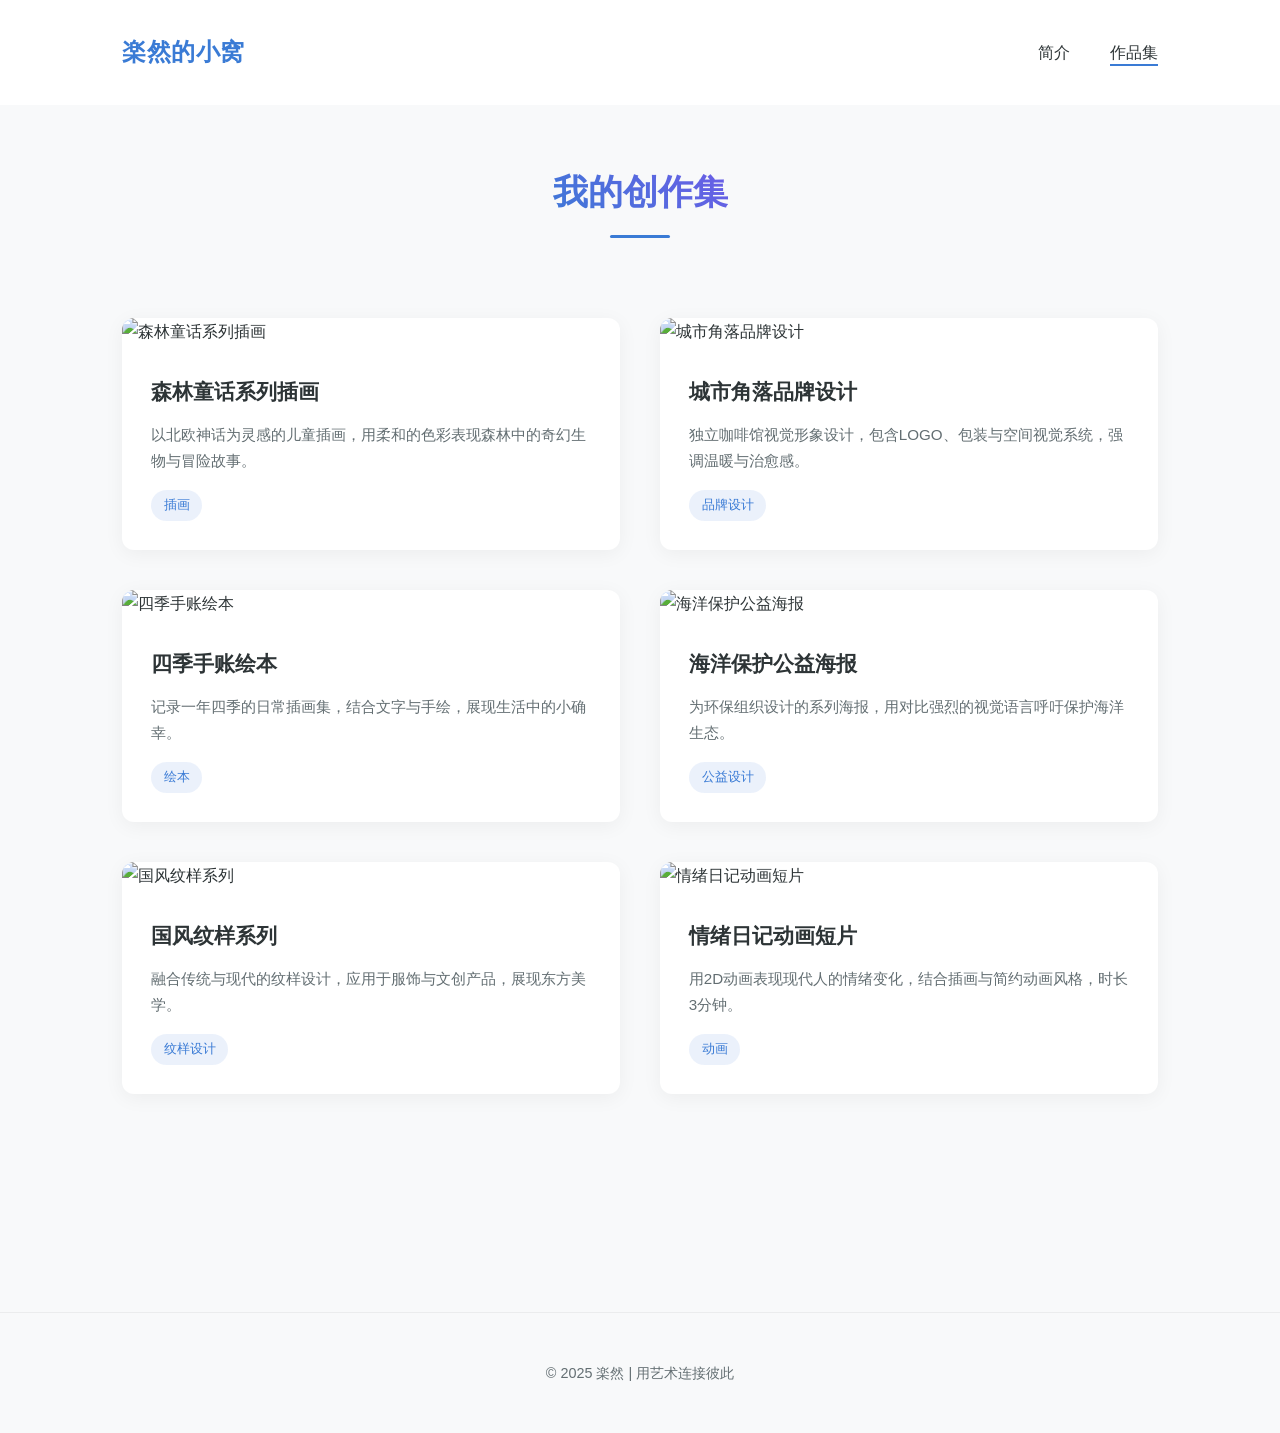
==== portfolio.html @ db20768a "修改了个人信息" ====
<!DOCTYPE html>
<html lang="zh-CN">
<head>
    <meta charset="UTF-8">
    <meta name="viewport" content="width=device-width, initial-scale=1.0">
    <title>作品集 | 楽然</title>
    <link rel="stylesheet" href="https://cdnjs.cloudflare.com/ajax/libs/font-awesome/6.4.0/css/all.min.css">
    <style>
        :root {
            --primary: #3a7bd5;
            --light: #f8f9fa;
            --dark: #2d3436;
            --gray: #636e72;
            --shadow: 0 4px 20px rgba(0,0,0,0.05);
        }
        
        * {
            margin: 0;
            padding: 0;
            box-sizing: border-box;
            font-family: 'Inter', 'PingFang SC', 'Helvetica Neue', sans-serif;
        }
        
        body {
            background-color: var(--light);
            color: var(--dark);
            line-height: 1.7;
        }
        
        .container {
            max-width: 1100px;
            margin: 0 auto;
            padding: 0 2rem;
        }
        
        /* 导航栏 */
        header {
            padding: 2rem 0;
            position: fixed;
            width: 100%;
            top: 0;
            z-index: 100;
            background: rgba(255,255,255,0.9);
            backdrop-filter: blur(10px);
            transition: padding 0.3s;
        }
        
        header.scroll {
            padding: 1rem 0;
            box-shadow: var(--shadow);
        }
        
        nav {
            display: flex;
            justify-content: space-between;
            align-items: center;
        }
        
        .logo {
            font-size: 1.5rem;
            font-weight: 700;
            color: var(--primary);
            text-decoration: none;
            letter-spacing: 0.5px;
        }
        
        .nav-links {
            display: flex;
            list-style: none;
            gap: 2.5rem;
        }
        
        .nav-links a {
            color: var(--dark);
            text-decoration: none;
            font-weight: 500;
            position: relative;
            transition: color 0.3s;
        }
        
        .nav-links a::after {
            content: '';
            position: absolute;
            bottom: -5px;
            left: 0;
            width: 0;
            height: 2px;
            background: var(--primary);
            transition: width 0.3s;
        }
        
        .nav-links a:hover::after,
        .nav-links a.active::after {
            width: 100%;
        }
        
        /* 作品集样式 */
        .portfolio-section {
            padding: 18vh 0 10vh;
        }
        
        .section-title {
            text-align: center;
            margin-bottom: 5rem;
            position: relative;
        }
        
        .section-title h2 {
            font-size: 2.2rem;
            display: inline-block;
            background: linear-gradient(45deg, var(--primary), #6c5ce7);
            -webkit-background-clip: text;
            background-clip: text;
            color: transparent;
            position: relative;
            padding-bottom: 1rem;
        }
        
        .section-title h2::after {
            content: '';
            position: absolute;
            bottom: 0;
            left: 50%;
            transform: translateX(-50%);
            width: 60px;
            height: 3px;
            background: var(--primary);
            border-radius: 3px;
        }
        
        .portfolio-grid {
            display: grid;
            grid-template-columns: repeat(auto-fill, minmax(320px, 1fr));
            gap: 2.5rem;
        }
        
        .portfolio-item {
            background: white;
            border-radius: 12px;
            overflow: hidden;
            box-shadow: var(--shadow);
            transition: all 0.4s cubic-bezier(0.175, 0.885, 0.32, 1.275);
            position: relative;
        }
        
        .portfolio-item:hover {
            transform: translateY(-8px) scale(1.01);
            box-shadow: 0 15px 30px rgba(0,0,0,0.1);
        }
        
        .portfolio-img {
            width: 100%;
            height: 240px;
            object-fit: cover;
            transition: transform 0.5s;
        }
        
        .portfolio-item:hover .portfolio-img {
            transform: scale(1.05);
        }
        
        .portfolio-info {
            padding: 1.8rem;
        }
        
        .portfolio-info h3 {
            font-size: 1.3rem;
            margin-bottom: 0.8rem;
            color: var(--dark);
        }
        
        .portfolio-info p {
            color: var(--gray);
            font-size: 0.95rem;
            line-height: 1.7;
        }
        
        .portfolio-tag {
            display: inline-block;
            margin-top: 1rem;
            padding: 0.3rem 0.8rem;
            background: rgba(58, 123, 213, 0.1);
            color: var(--primary);
            font-size: 0.8rem;
            border-radius: 20px;
        }
        
        /* 页脚 */
        footer {
            text-align: center;
            padding: 3rem 0;
            color: var(--gray);
            font-size: 0.9rem;
            border-top: 1px solid rgba(0,0,0,0.05);
            margin-top: 8rem;
        }
        
        @media (max-width: 768px) {
            .portfolio-grid {
                grid-template-columns: 1fr;
            }
            
            .section-title h2 {
                font-size: 1.8rem;
            }
            
            .nav-links {
                gap: 1.5rem;
            }
        }
    </style>
</head>
<body>
    <header id="header">
        <div class="container">
            <nav>
                <a href="index.html" class="logo">楽然的小窝</a>
                <ul class="nav-links">
                    <li><a href="index.html">简介</a></li>
                    <li><a href="portfolio.html" class="active">作品集</a></li>
                </ul>
            </nav>
        </div>
    </header>

    <section class="portfolio-section">
        <div class="container">
            <div class="section-title">
                <h2>我的创作集</h2>
            </div>
            
            <div class="portfolio-grid">
                <div class="portfolio-item">
                    <img src="https://picsum.photos/id/96/600/400" alt="森林童话系列插画" class="portfolio-img">
                    <div class="portfolio-info">
                        <h3>森林童话系列插画</h3>
                        <p>以北欧神话为灵感的儿童插画，用柔和的色彩表现森林中的奇幻生物与冒险故事。</p>
                        <span class="portfolio-tag">插画</span>
                    </div>
                </div>
                
                <div class="portfolio-item">
                    <img src="https://picsum.photos/id/26/600/400" alt="城市角落品牌设计" class="portfolio-img">
                    <div class="portfolio-info">
                        <h3>城市角落品牌设计</h3>
                        <p>独立咖啡馆视觉形象设计，包含LOGO、包装与空间视觉系统，强调温暖与治愈感。</p>
                        <span class="portfolio-tag">品牌设计</span>
                    </div>
                </div>
                
                <div class="portfolio-item">
                    <img src="https://picsum.photos/id/65/600/400" alt="四季手账绘本" class="portfolio-img">
                    <div class="portfolio-info">
                        <h3>四季手账绘本</h3>
                        <p>记录一年四季的日常插画集，结合文字与手绘，展现生活中的小确幸。</p>
                        <span class="portfolio-tag">绘本</span>
                    </div>
                </div>
                
                <div class="portfolio-item">
                    <img src="https://picsum.photos/id/42/600/400" alt="海洋保护公益海报" class="portfolio-img">
                    <div class="portfolio-info">
                        <h3>海洋保护公益海报</h3>
                        <p>为环保组织设计的系列海报，用对比强烈的视觉语言呼吁保护海洋生态。</p>
                        <span class="portfolio-tag">公益设计</span>
                    </div>
                </div>
                
                <div class="portfolio-item">
                    <img src="https://picsum.photos/id/62/600/400" alt="国风纹样系列" class="portfolio-img">
                    <div class="portfolio-info">
                        <h3>国风纹样系列</h3>
                        <p>融合传统与现代的纹样设计，应用于服饰与文创产品，展现东方美学。</p>
                        <span class="portfolio-tag">纹样设计</span>
                    </div>
                </div>
                
                <div class="portfolio-item">
                    <img src="https://picsum.photos/id/49/600/400" alt="情绪日记动画短片" class="portfolio-img">
                    <div class="portfolio-info">
                        <h3>情绪日记动画短片</h3>
                        <p>用2D动画表现现代人的情绪变化，结合插画与简约动画风格，时长3分钟。</p>
                        <span class="portfolio-tag">动画</span>
                    </div>
                </div>
            </div>
        </div>
    </section>

    <footer>
        <div class="container">
            <p>&copy; 2025 楽然 | 用艺术连接彼此</p>
        </div>
    </footer>

    <script>
        window.addEventListener('scroll', function() {
            const header = document.getElementById('header');
            if (window.scrollY > 50) {
                header.classList.add('scroll');
            } else {
                header.classList.remove('scroll');
            }
        });
    </script>
</body>
</html>
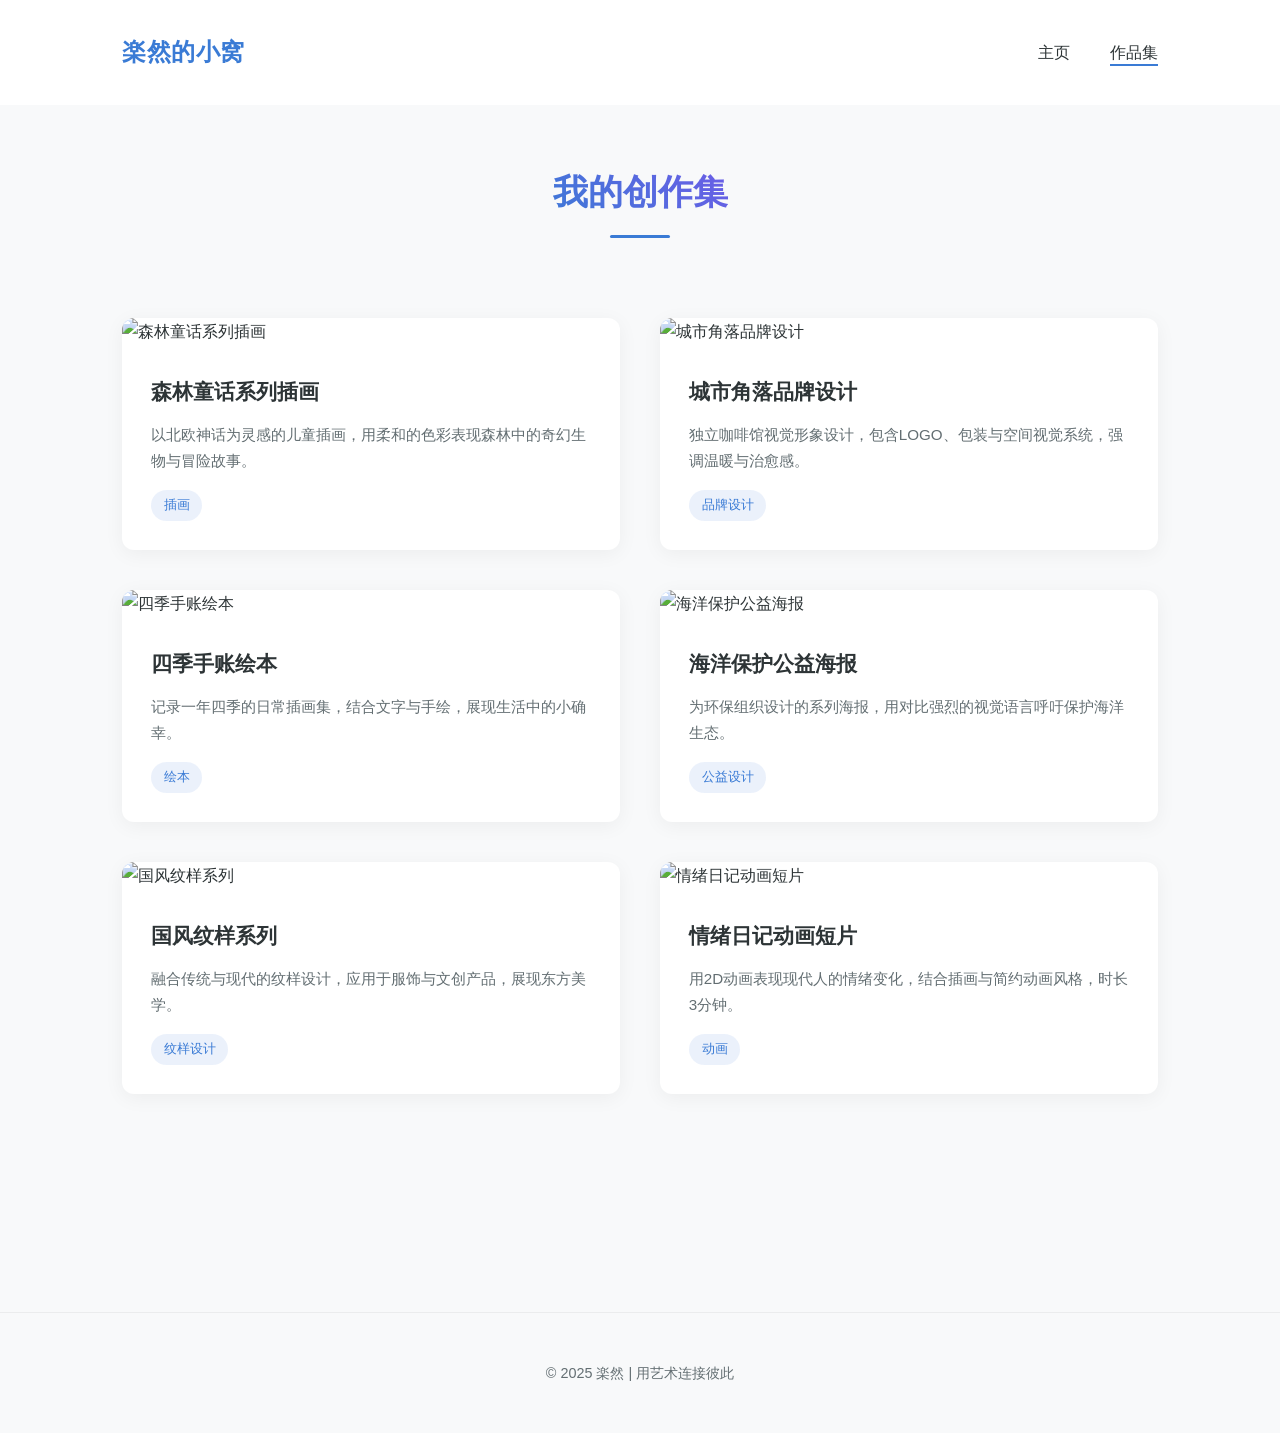
==== commit e920a668: "修改了个人信息" ====
--- a/portfolio.html
+++ b/portfolio.html
@@ -3,7 +3,7 @@
 <head>
     <meta charset="UTF-8">
     <meta name="viewport" content="width=device-width, initial-scale=1.0">
-    <title>作品集 | 楽然</title>
+    <title>楽然的小窝 | 作品集</title>
     <link rel="stylesheet" href="https://cdnjs.cloudflare.com/ajax/libs/font-awesome/6.4.0/css/all.min.css">
     <style>
         :root {
@@ -216,7 +216,7 @@
             <nav>
                 <a href="index.html" class="logo">楽然的小窝</a>
                 <ul class="nav-links">
-                    <li><a href="index.html">简介</a></li>
+                    <li><a href="index.html">主页</a></li>
                     <li><a href="portfolio.html" class="active">作品集</a></li>
                 </ul>
             </nav>
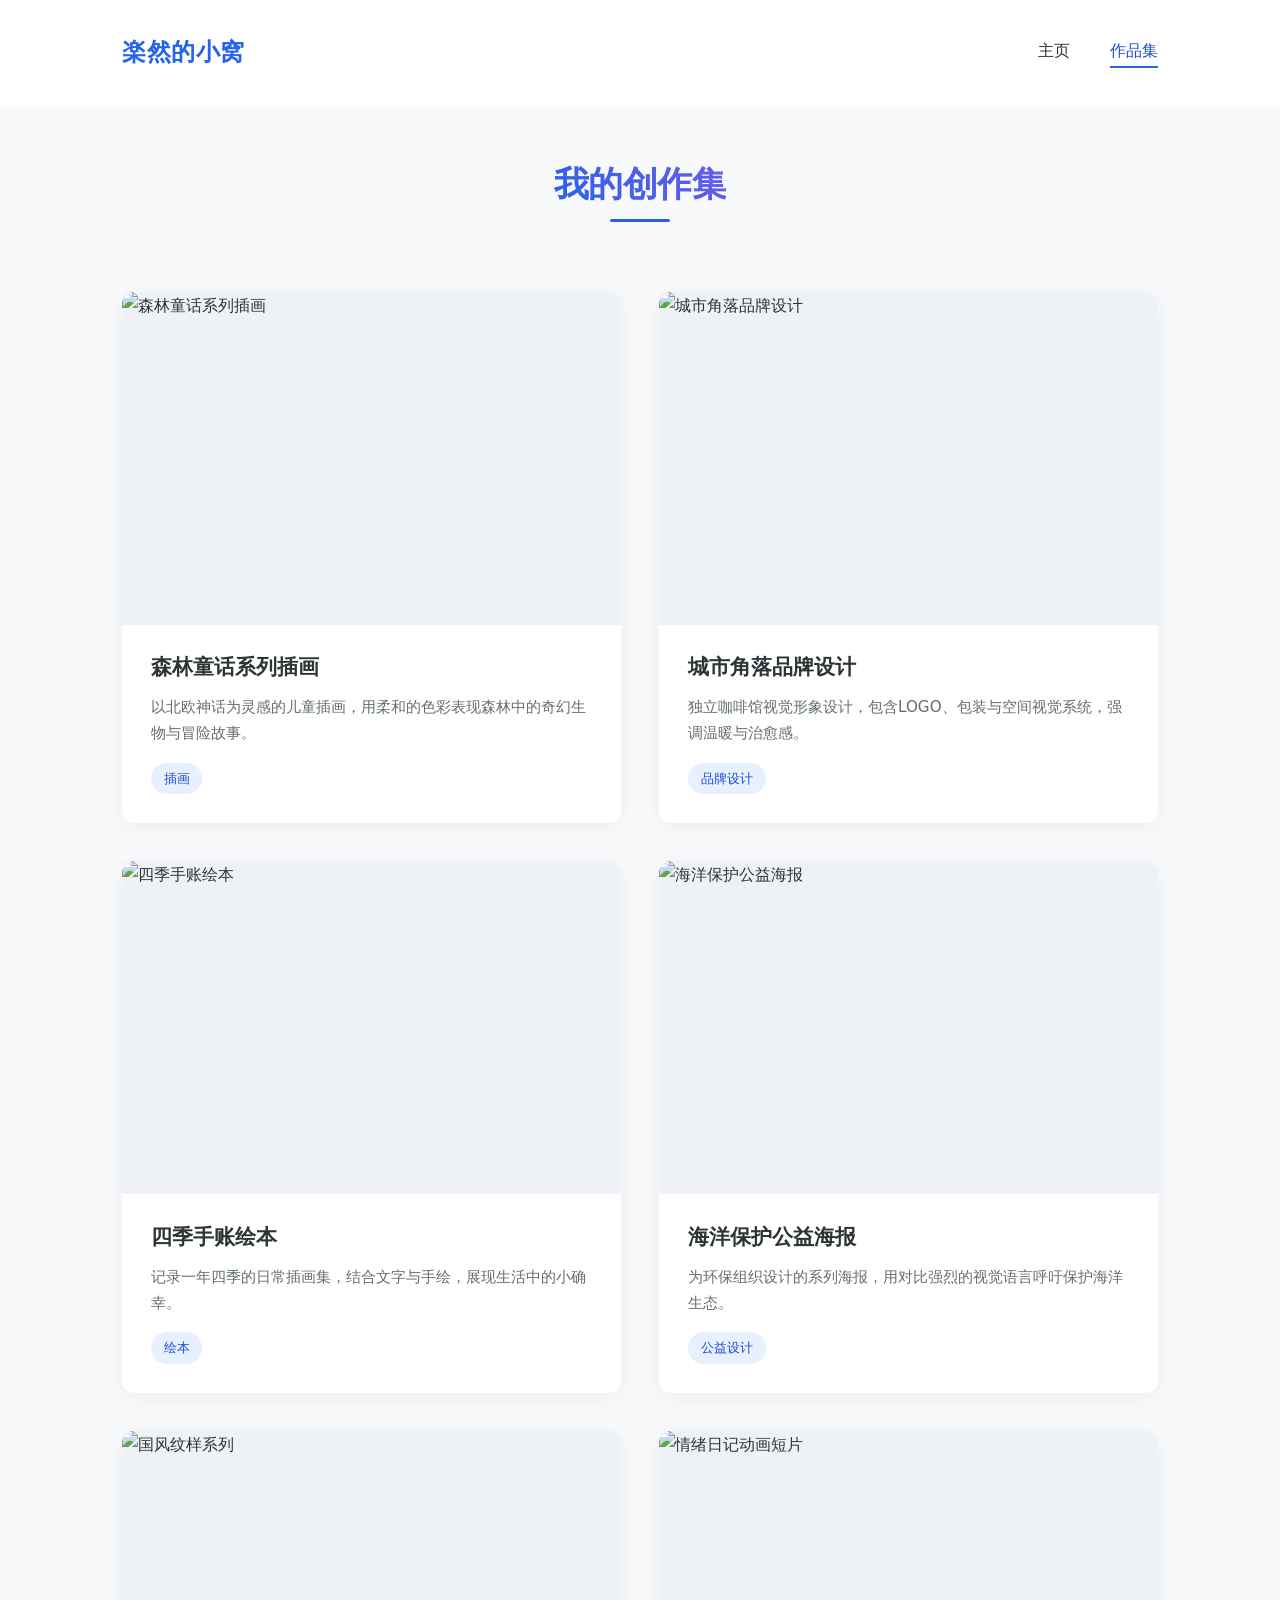
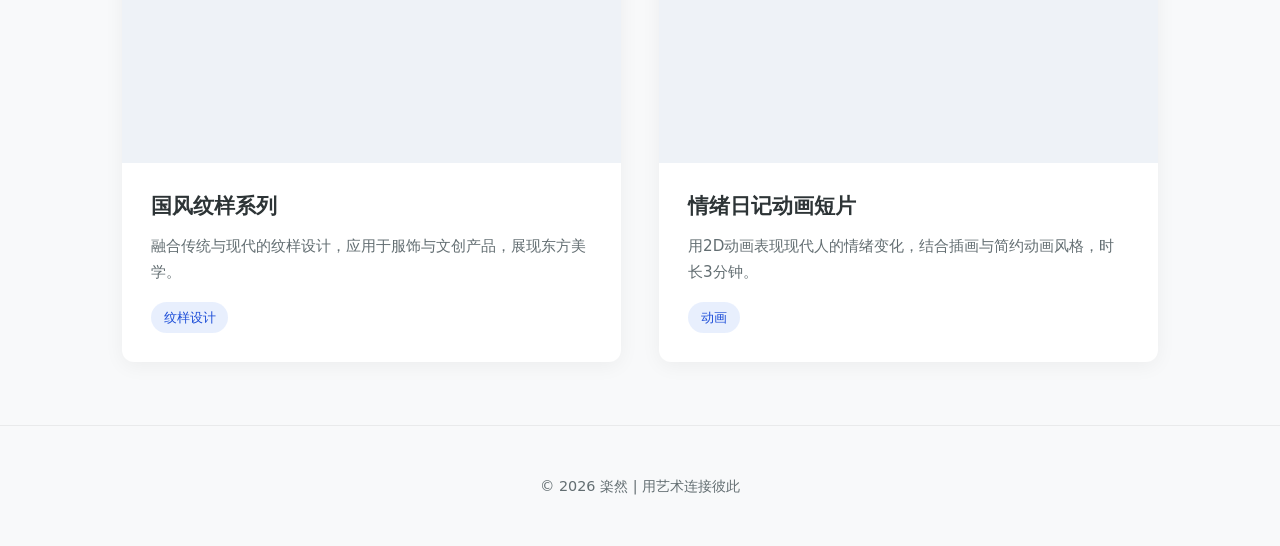
==== commit 09befdc1: "重构静态站工程：抽离公共CSS/JS、压缩头像、修复移动端布局、补齐SEO与无障碍基础设施" ====
--- a/portfolio.html
+++ b/portfolio.html
@@ -1,307 +1,132 @@
 <!DOCTYPE html>
 <html lang="zh-CN">
 <head>
-    <meta charset="UTF-8">
-    <meta name="viewport" content="width=device-width, initial-scale=1.0">
-    <title>楽然的小窝 | 作品集</title>
-    <link rel="stylesheet" href="https://cdnjs.cloudflare.com/ajax/libs/font-awesome/6.4.0/css/all.min.css">
-    <style>
-        :root {
-            --primary: #3a7bd5;
-            --light: #f8f9fa;
-            --dark: #2d3436;
-            --gray: #636e72;
-            --shadow: 0 4px 20px rgba(0,0,0,0.05);
-        }
-        
-        * {
-            margin: 0;
-            padding: 0;
-            box-sizing: border-box;
-            font-family: 'Inter', 'PingFang SC', 'Helvetica Neue', sans-serif;
-        }
-        
-        body {
-            background-color: var(--light);
-            color: var(--dark);
-            line-height: 1.7;
-        }
-        
-        .container {
-            max-width: 1100px;
-            margin: 0 auto;
-            padding: 0 2rem;
-        }
-        
-        /* 导航栏 */
-        header {
-            padding: 2rem 0;
-            position: fixed;
-            width: 100%;
-            top: 0;
-            z-index: 100;
-            background: rgba(255,255,255,0.9);
-            backdrop-filter: blur(10px);
-            transition: padding 0.3s;
-        }
-        
-        header.scroll {
-            padding: 1rem 0;
-            box-shadow: var(--shadow);
-        }
-        
-        nav {
-            display: flex;
-            justify-content: space-between;
-            align-items: center;
-        }
-        
-        .logo {
-            font-size: 1.5rem;
-            font-weight: 700;
-            color: var(--primary);
-            text-decoration: none;
-            letter-spacing: 0.5px;
-        }
-        
-        .nav-links {
-            display: flex;
-            list-style: none;
-            gap: 2.5rem;
-        }
-        
-        .nav-links a {
-            color: var(--dark);
-            text-decoration: none;
-            font-weight: 500;
-            position: relative;
-            transition: color 0.3s;
-        }
-        
-        .nav-links a::after {
-            content: '';
-            position: absolute;
-            bottom: -5px;
-            left: 0;
-            width: 0;
-            height: 2px;
-            background: var(--primary);
-            transition: width 0.3s;
-        }
-        
-        .nav-links a:hover::after,
-        .nav-links a.active::after {
-            width: 100%;
-        }
-        
-        /* 作品集样式 */
-        .portfolio-section {
-            padding: 18vh 0 10vh;
-        }
-        
-        .section-title {
-            text-align: center;
-            margin-bottom: 5rem;
-            position: relative;
-        }
-        
-        .section-title h2 {
-            font-size: 2.2rem;
-            display: inline-block;
-            background: linear-gradient(45deg, var(--primary), #6c5ce7);
-            -webkit-background-clip: text;
-            background-clip: text;
-            color: transparent;
-            position: relative;
-            padding-bottom: 1rem;
-        }
-        
-        .section-title h2::after {
-            content: '';
-            position: absolute;
-            bottom: 0;
-            left: 50%;
-            transform: translateX(-50%);
-            width: 60px;
-            height: 3px;
-            background: var(--primary);
-            border-radius: 3px;
-        }
-        
-        .portfolio-grid {
-            display: grid;
-            grid-template-columns: repeat(auto-fill, minmax(320px, 1fr));
-            gap: 2.5rem;
-        }
-        
-        .portfolio-item {
-            background: white;
-            border-radius: 12px;
-            overflow: hidden;
-            box-shadow: var(--shadow);
-            transition: all 0.4s cubic-bezier(0.175, 0.885, 0.32, 1.275);
-            position: relative;
-        }
-        
-        .portfolio-item:hover {
-            transform: translateY(-8px) scale(1.01);
-            box-shadow: 0 15px 30px rgba(0,0,0,0.1);
-        }
-        
-        .portfolio-img {
-            width: 100%;
-            height: 240px;
-            object-fit: cover;
-            transition: transform 0.5s;
-        }
-        
-        .portfolio-item:hover .portfolio-img {
-            transform: scale(1.05);
-        }
-        
-        .portfolio-info {
-            padding: 1.8rem;
-        }
-        
-        .portfolio-info h3 {
-            font-size: 1.3rem;
-            margin-bottom: 0.8rem;
-            color: var(--dark);
-        }
-        
-        .portfolio-info p {
-            color: var(--gray);
-            font-size: 0.95rem;
-            line-height: 1.7;
-        }
-        
-        .portfolio-tag {
-            display: inline-block;
-            margin-top: 1rem;
-            padding: 0.3rem 0.8rem;
-            background: rgba(58, 123, 213, 0.1);
-            color: var(--primary);
-            font-size: 0.8rem;
-            border-radius: 20px;
-        }
-        
-        /* 页脚 */
-        footer {
-            text-align: center;
-            padding: 3rem 0;
-            color: var(--gray);
-            font-size: 0.9rem;
-            border-top: 1px solid rgba(0,0,0,0.05);
-            margin-top: 8rem;
-        }
-        
-        @media (max-width: 768px) {
-            .portfolio-grid {
-                grid-template-columns: 1fr;
-            }
-            
-            .section-title h2 {
-                font-size: 1.8rem;
-            }
-            
-            .nav-links {
-                gap: 1.5rem;
-            }
-        }
-    </style>
+    <meta charset="utf-8">
+    <meta name="viewport" content="width=device-width, initial-scale=1, viewport-fit=cover">
+    <title>作品集 | 楽然的小窝</title>
+    <meta name="description" content="楽然的插画与设计作品集：森林童话系列插画、城市角落品牌设计、四季手账绘本、海洋保护公益海报、国风纹样系列与情绪日记动画短片。">
+    <meta name="theme-color" content="#2563eb">
+    <link rel="canonical" href="https://leran-lab.github.io/personal-website/portfolio.html">
+    <link rel="icon" href="favicon.ico" sizes="any">
+    <link rel="icon" type="image/svg+xml" href="favicon.svg">
+    <link rel="apple-touch-icon" href="apple-touch-icon.png">
+
+    <!-- 分享卡片（微信 / Twitter / 小红书等） -->
+    <meta property="og:type" content="website">
+    <meta property="og:site_name" content="楽然的小窝">
+    <meta property="og:locale" content="zh_CN">
+    <meta property="og:title" content="作品集 | 楽然的小窝">
+    <meta property="og:description" content="森林童话系列插画、品牌设计、四季手账绘本、公益海报与国风纹样。">
+    <meta property="og:url" content="https://leran-lab.github.io/personal-website/portfolio.html">
+    <meta property="og:image" content="https://leran-lab.github.io/personal-website/assets/og-cover.jpg">
+    <meta property="og:image:width" content="1200">
+    <meta property="og:image:height" content="630">
+    <meta property="og:image:alt" content="楽然的小屋 — 自由插画师作品集封面">
+    <meta name="twitter:card" content="summary_large_image">
+    <meta name="twitter:title" content="作品集 | 楽然的小窝">
+    <meta name="twitter:description" content="森林童话系列插画、品牌设计、四季手账绘本、公益海报与国风纹样。">
+    <meta name="twitter:image" content="https://leran-lab.github.io/personal-website/assets/og-cover.jpg">
+
+    <link rel="stylesheet" href="assets/css/main.css">
 </head>
 <body>
-    <header id="header">
+    <a class="skip-link" href="#main">跳到主要内容</a>
+
+    <header class="site-header">
         <div class="container">
-            <nav>
+            <nav class="site-nav" aria-label="主导航">
                 <a href="index.html" class="logo">楽然的小窝</a>
                 <ul class="nav-links">
                     <li><a href="index.html">主页</a></li>
-                    <li><a href="portfolio.html" class="active">作品集</a></li>
+                    <li><a href="portfolio.html" aria-current="page">作品集</a></li>
                 </ul>
             </nav>
         </div>
     </header>
 
-    <section class="portfolio-section">
-        <div class="container">
-            <div class="section-title">
-                <h2>我的创作集</h2>
-            </div>
-            
-            <div class="portfolio-grid">
-                <div class="portfolio-item">
-                    <img src="https://picsum.photos/id/96/600/400" alt="森林童话系列插画" class="portfolio-img">
-                    <div class="portfolio-info">
-                        <h3>森林童话系列插画</h3>
-                        <p>以北欧神话为灵感的儿童插画，用柔和的色彩表现森林中的奇幻生物与冒险故事。</p>
-                        <span class="portfolio-tag">插画</span>
-                    </div>
+    <main id="main" tabindex="-1">
+        <section class="portfolio-section" aria-labelledby="portfolio-title">
+            <div class="container">
+                <div class="section-title">
+                    <h1 id="portfolio-title">我的创作集</h1>
                 </div>
-                
-                <div class="portfolio-item">
-                    <img src="https://picsum.photos/id/26/600/400" alt="城市角落品牌设计" class="portfolio-img">
-                    <div class="portfolio-info">
-                        <h3>城市角落品牌设计</h3>
-                        <p>独立咖啡馆视觉形象设计，包含LOGO、包装与空间视觉系统，强调温暖与治愈感。</p>
-                        <span class="portfolio-tag">品牌设计</span>
-                    </div>
-                </div>
-                
-                <div class="portfolio-item">
-                    <img src="https://picsum.photos/id/65/600/400" alt="四季手账绘本" class="portfolio-img">
-                    <div class="portfolio-info">
-                        <h3>四季手账绘本</h3>
-                        <p>记录一年四季的日常插画集，结合文字与手绘，展现生活中的小确幸。</p>
-                        <span class="portfolio-tag">绘本</span>
-                    </div>
-                </div>
-                
-                <div class="portfolio-item">
-                    <img src="https://picsum.photos/id/42/600/400" alt="海洋保护公益海报" class="portfolio-img">
-                    <div class="portfolio-info">
-                        <h3>海洋保护公益海报</h3>
-                        <p>为环保组织设计的系列海报，用对比强烈的视觉语言呼吁保护海洋生态。</p>
-                        <span class="portfolio-tag">公益设计</span>
-                    </div>
-                </div>
-                
-                <div class="portfolio-item">
-                    <img src="https://picsum.photos/id/62/600/400" alt="国风纹样系列" class="portfolio-img">
-                    <div class="portfolio-info">
-                        <h3>国风纹样系列</h3>
-                        <p>融合传统与现代的纹样设计，应用于服饰与文创产品，展现东方美学。</p>
-                        <span class="portfolio-tag">纹样设计</span>
-                    </div>
-                </div>
-                
-                <div class="portfolio-item">
-                    <img src="https://picsum.photos/id/49/600/400" alt="情绪日记动画短片" class="portfolio-img">
-                    <div class="portfolio-info">
-                        <h3>情绪日记动画短片</h3>
-                        <p>用2D动画表现现代人的情绪变化，结合插画与简约动画风格，时长3分钟。</p>
-                        <span class="portfolio-tag">动画</span>
-                    </div>
+
+                <div class="portfolio-grid">
+                    <!-- TODO(上线前): 以下 6 张作品图仍为 picsum.photos 第三方占位图（随机图库，无 SLA）。
+                         拿到真实作品后请导出为 assets/works/01.webp 等本地文件（单张建议 ≤150 KB、宽 800 px），
+                         同时把 alt 改成描述作品本身的文案，第一张可去掉 loading="lazy"。 -->
+                    <article class="portfolio-item">
+                        <img src="https://picsum.photos/id/96/600/400" alt="森林童话系列插画"
+                             class="portfolio-img" width="600" height="400" decoding="async">
+                        <div class="portfolio-info">
+                            <h2>森林童话系列插画</h2>
+                            <p>以北欧神话为灵感的儿童插画，用柔和的色彩表现森林中的奇幻生物与冒险故事。</p>
+                            <span class="portfolio-tag">插画</span>
+                        </div>
+                    </article>
+
+                    <article class="portfolio-item">
+                        <img src="https://picsum.photos/id/26/600/400" alt="城市角落品牌设计"
+                             class="portfolio-img" width="600" height="400" loading="lazy" decoding="async">
+                        <div class="portfolio-info">
+                            <h2>城市角落品牌设计</h2>
+                            <p>独立咖啡馆视觉形象设计，包含LOGO、包装与空间视觉系统，强调温暖与治愈感。</p>
+                            <span class="portfolio-tag">品牌设计</span>
+                        </div>
+                    </article>
+
+                    <article class="portfolio-item">
+                        <img src="https://picsum.photos/id/65/600/400" alt="四季手账绘本"
+                             class="portfolio-img" width="600" height="400" loading="lazy" decoding="async">
+                        <div class="portfolio-info">
+                            <h2>四季手账绘本</h2>
+                            <p>记录一年四季的日常插画集，结合文字与手绘，展现生活中的小确幸。</p>
+                            <span class="portfolio-tag">绘本</span>
+                        </div>
+                    </article>
+
+                    <article class="portfolio-item">
+                        <img src="https://picsum.photos/id/42/600/400" alt="海洋保护公益海报"
+                             class="portfolio-img" width="600" height="400" loading="lazy" decoding="async">
+                        <div class="portfolio-info">
+                            <h2>海洋保护公益海报</h2>
+                            <p>为环保组织设计的系列海报，用对比强烈的视觉语言呼吁保护海洋生态。</p>
+                            <span class="portfolio-tag">公益设计</span>
+                        </div>
+                    </article>
+
+                    <article class="portfolio-item">
+                        <img src="https://picsum.photos/id/62/600/400" alt="国风纹样系列"
+                             class="portfolio-img" width="600" height="400" loading="lazy" decoding="async">
+                        <div class="portfolio-info">
+                            <h2>国风纹样系列</h2>
+                            <p>融合传统与现代的纹样设计，应用于服饰与文创产品，展现东方美学。</p>
+                            <span class="portfolio-tag">纹样设计</span>
+                        </div>
+                    </article>
+
+                    <article class="portfolio-item">
+                        <img src="https://picsum.photos/id/49/600/400" alt="情绪日记动画短片"
+                             class="portfolio-img" width="600" height="400" loading="lazy" decoding="async">
+                        <div class="portfolio-info">
+                            <h2>情绪日记动画短片</h2>
+                            <p>用2D动画表现现代人的情绪变化，结合插画与简约动画风格，时长3分钟。</p>
+                            <span class="portfolio-tag">动画</span>
+                        </div>
+                    </article>
                 </div>
             </div>
-        </div>
-    </section>
+        </section>
+    </main>
 
-    <footer>
+    <footer class="site-footer">
         <div class="container">
-            <p>&copy; 2025 楽然 | 用艺术连接彼此</p>
+            <p>&copy; <span data-current-year>2026</span> 楽然 | 用艺术连接彼此</p>
         </div>
     </footer>
 
-    <script>
-        window.addEventListener('scroll', function() {
-            const header = document.getElementById('header');
-            if (window.scrollY > 50) {
-                header.classList.add('scroll');
-            } else {
-                header.classList.remove('scroll');
-            }
-        });
-    </script>
+    <div class="toast" role="status" aria-live="polite"></div>
+
+    <script src="assets/js/main.js" defer></script>
 </body>
-</html>+</html>
--- a/assets/css/main.css
+++ b/assets/css/main.css
@@ -0,0 +1,776 @@
+/* ==========================================================================
+   楽然的小窝 — 全站共用样式表 (assets/css/main.css)
+   --------------------------------------------------------------------------
+   由 index.html / portfolio.html / 404.html 共用，改样式只改这一处。
+   维护提示：
+   - 颜色一律使用 :root 变量，勿在规则中硬编码色值；
+   - 主色 --primary 为 #2563eb，白色背景对比度 5.17:1、次要底色 4.58:1，
+     满足 WCAG AA 正文 4.5:1 要求，替换前请重新核算对比度；
+   - 固定页头高度约 105px（.site-header 上下各 2rem 内边距 + 导航行高），
+     首屏区块的 padding-top 用 clamp(120px, 18vh, 200px) 与之解耦，
+     保证矮视口 / 横屏下内容不被页头遮挡。
+   ========================================================================== */
+
+/* ---------- 1. 设计变量 ---------- */
+:root {
+    --primary: #2563eb;
+    --primary-dark: #1d4ed8;
+    --primary-soft: rgba(37, 99, 235, 0.1);
+    --ink: #2d3436;
+    --muted: #636e72;
+    --bg: #f8f9fa;
+    --surface: #ffffff;
+    --line: rgba(0, 0, 0, 0.06);
+    --shadow-sm: 0 4px 20px rgba(0, 0, 0, 0.05);
+    --shadow-md: 0 10px 25px rgba(0, 0, 0, 0.1);
+    --shadow-lg: 0 15px 30px rgba(0, 0, 0, 0.1);
+    --header-h: 105px;
+    --radius: 12px;
+    --ease: cubic-bezier(0.25, 0.8, 0.25, 1);
+    /* 不再声明未引入的 'Inter'，直接给出中英文可用的系统字体栈 */
+    --font-sans: 'PingFang SC', 'Microsoft YaHei', 'Hiragino Sans GB',
+        'Source Han Sans SC', 'Noto Sans CJK SC', 'Segoe UI', system-ui,
+        -apple-system, 'Helvetica Neue', Arial, sans-serif;
+    color-scheme: light;
+}
+
+/* ---------- 2. 基础重置 ---------- */
+*,
+*::before,
+*::after {
+    box-sizing: border-box;
+}
+
+html {
+    -webkit-text-size-adjust: 100%;
+    text-size-adjust: 100%;
+    scroll-behavior: smooth;
+}
+
+body {
+    margin: 0;
+    background-color: var(--bg);
+    color: var(--ink);
+    font-family: var(--font-sans);
+    font-size: 16px;
+    line-height: 1.7;
+    -webkit-font-smoothing: antialiased;
+}
+
+h1,
+h2,
+h3,
+p,
+ul,
+figure {
+    margin: 0;
+    padding: 0;
+}
+
+ul {
+    list-style: none;
+}
+
+img {
+    max-width: 100%;
+    display: block;
+}
+
+a {
+    color: var(--primary-dark);
+    text-decoration: none;
+}
+
+a:hover {
+    color: var(--primary);
+}
+
+button {
+    font: inherit;
+    color: inherit;
+    cursor: pointer;
+}
+
+:focus-visible {
+    outline: 3px solid var(--primary);
+    outline-offset: 3px;
+    border-radius: 4px;
+}
+
+/* ---------- 3. 布局容器 ---------- */
+.container {
+    width: 100%;
+    max-width: 1100px;
+    margin-inline: auto;
+    padding-inline: clamp(1rem, 4vw, 2rem);
+}
+
+/* 首页容器被 flex 居中压缩的问题：显式占满整行 */
+.home-section .container {
+    width: 100%;
+}
+
+/* ---------- 4. 跳转正文链接（键盘用户） ---------- */
+.skip-link {
+    position: absolute;
+    top: 0;
+    left: 50%;
+    z-index: 200;
+    transform: translate(-50%, -120%);
+    background: var(--primary);
+    color: #fff;
+    padding: 0.7rem 1.2rem;
+    border-radius: 0 0 8px 8px;
+    font-size: 0.95rem;
+    transition: transform 0.2s var(--ease);
+}
+
+.skip-link:focus,
+.skip-link:focus-visible {
+    transform: translate(-50%, 0);
+    color: #fff;
+}
+
+/* ---------- 5. 固定页头与导航 ---------- */
+.site-header {
+    position: fixed;
+    inset: 0 0 auto 0;
+    z-index: 100;
+    padding: 2rem 0;
+    background: rgba(255, 255, 255, 0.92);
+    -webkit-backdrop-filter: blur(10px); /* iOS Safari 15 及以下需要前缀 */
+    backdrop-filter: blur(10px);
+    transition: padding 0.3s var(--ease), box-shadow 0.3s var(--ease);
+}
+
+.site-header.scroll {
+    padding: 1rem 0;
+    box-shadow: var(--shadow-sm);
+}
+
+.site-nav {
+    display: flex;
+    justify-content: space-between;
+    align-items: center;
+    gap: 1rem;
+}
+
+.logo {
+    font-size: 1.5rem;
+    font-weight: 700;
+    color: var(--primary);
+    letter-spacing: 0.5px;
+    white-space: nowrap;
+}
+
+.nav-links {
+    display: flex;
+    align-items: center;
+    gap: clamp(1.2rem, 4vw, 2.5rem);
+}
+
+.nav-links a {
+    position: relative;
+    display: inline-block;
+    padding-bottom: 4px;
+    color: var(--ink);
+    font-weight: 500;
+    transition: color 0.3s var(--ease);
+}
+
+.nav-links a::after {
+    content: '';
+    position: absolute;
+    left: 0;
+    bottom: 0;
+    width: 0;
+    height: 2px;
+    background: var(--primary);
+    transition: width 0.3s var(--ease);
+}
+
+.nav-links a:hover::after,
+.nav-links a:focus-visible::after,
+.nav-links a[aria-current='page']::after {
+    width: 100%;
+}
+
+.nav-links a[aria-current='page'] {
+    color: var(--primary-dark);
+}
+
+/* ---------- 6. 首页 ---------- */
+.home-section {
+    position: relative;
+    isolation: isolate;
+    display: flex;
+    flex-direction: column;
+    align-items: center;
+    justify-content: center;
+    text-align: center;
+    min-height: 100vh;
+    min-height: 100dvh; /* 移动端地址栏收起/展开时不再跳变 */
+    padding-top: clamp(120px, 18vh, 200px);
+    padding-bottom: clamp(3rem, 8vh, 8rem);
+}
+
+/* 装饰圆：参与布局但可被移动端缩放，不产生横向溢出 */
+.decor {
+    position: absolute;
+    border-radius: 50%;
+    background: rgba(37, 99, 235, 0.12);
+    width: clamp(110px, 16vw, 200px);
+    aspect-ratio: 1;
+    pointer-events: none;
+    z-index: -1;
+}
+
+.decor1 {
+    top: 22%;
+    left: 6%;
+}
+
+.decor2 {
+    bottom: 12%;
+    right: 5%;
+}
+
+.profile-container {
+    position: relative;
+    width: 220px;
+    height: 220px;
+    margin: 0 auto 3rem;
+}
+
+.profile-pic {
+    position: relative;
+    z-index: 2;
+    width: 100%;
+    height: 100%;
+    border-radius: 50%;
+    object-fit: cover;
+    border: 7px solid #fff;
+    box-shadow: 0 12px 35px rgba(0, 0, 0, 0.1);
+    background: #eef2f7; /* 图片未解码前的占位色，避免闪白 */
+}
+
+.profile-frame {
+    position: absolute;
+    inset: -12px;
+    border: 2px dashed var(--primary);
+    border-radius: 50%;
+    animation: rotate 15s linear infinite;
+    z-index: 1;
+}
+
+@keyframes rotate {
+    from { transform: rotate(0deg); }
+    to { transform: rotate(360deg); }
+}
+
+h1 {
+    font-size: clamp(2.2rem, 7vw, 3.2rem);
+    line-height: 1.25;
+    letter-spacing: -0.5px;
+    margin-bottom: 1rem;
+    color: var(--primary-dark); /* 渐变不可用时的兜底文字色 */
+    background: linear-gradient(45deg, var(--primary), #6c5ce7);
+    -webkit-background-clip: text;
+    background-clip: text;
+    -webkit-text-fill-color: transparent;
+}
+
+.bio {
+    max-width: 650px;
+    margin: 0 auto clamp(2rem, 5vh, 4rem);
+    color: var(--muted);
+    font-size: clamp(1.05rem, 1.6vw, 1.2rem);
+    line-height: 1.8;
+    letter-spacing: 0.3px;
+}
+
+/* ---------- 7. 社交按钮 ---------- */
+.social-links {
+    display: flex;
+    flex-wrap: wrap; /* 极窄屏换行而不是被裁掉 */
+    justify-content: center;
+    align-items: center;
+    gap: clamp(0.9rem, 3vw, 1.8rem);
+    padding: 0 0.5rem;
+    margin-bottom: clamp(2.5rem, 6vh, 5rem);
+}
+
+.social-btn {
+    display: flex;
+    align-items: center;
+    justify-content: center;
+    width: 65px;
+    height: 65px;
+    padding: 0;
+    border: 1px solid transparent;
+    border-radius: 50%;
+    background: var(--surface);
+    box-shadow: var(--shadow-sm);
+    transition: transform 0.3s var(--ease), box-shadow 0.3s var(--ease);
+}
+
+.social-btn svg {
+    width: 26px;
+    height: 26px;
+    fill: currentColor;
+}
+
+.social-btn:hover,
+.social-btn:focus-visible {
+    transform: translateY(-5px) scale(1.05);
+    box-shadow: var(--shadow-md);
+}
+
+/* 图标是承载含义的图形，按 WCAG 1.4.11 需与白底达到 3:1 以上；
+   各家品牌的原始宣传色（微信 #07c160 2.38:1、小红书/B站粉 #fb7299 2.64:1）
+   在白底上偏浅，因此统一取同色系加深后的品牌色，保持识别度同时达标。 */
+.social-btn.weibo { color: #e6162d; }        /* 4.65:1 */
+.social-btn.bilibili { color: #d6336c; }     /* 4.62:1 */
+.social-btn.wechat { color: #0b8447; }       /* 4.77:1 */
+.social-btn.xiaohongshu { color: #d81e4a; }  /* 4.99:1 */
+.social-btn.douyin { color: #161823; }       /* 17.66:1 */
+
+/* ---------- 8. 作品集 ---------- */
+.portfolio-section {
+    padding-top: clamp(120px, 18vh, 200px);
+    padding-bottom: clamp(3rem, 7vh, 7rem);
+}
+
+.section-title {
+    text-align: center;
+    margin-bottom: clamp(2.5rem, 6vh, 5rem);
+}
+
+.section-title h1 {
+    position: relative;
+    display: inline-block;
+    padding-bottom: 1rem;
+    font-size: clamp(1.8rem, 4vw, 2.2rem);
+}
+
+.section-title h1::after {
+    content: '';
+    position: absolute;
+    left: 50%;
+    bottom: 0;
+    transform: translateX(-50%);
+    width: 60px;
+    height: 3px;
+    border-radius: 3px;
+    background: var(--primary);
+}
+
+.portfolio-grid {
+    display: grid;
+    grid-template-columns: repeat(auto-fill, minmax(min(100%, 320px), 1fr));
+    gap: clamp(1.5rem, 3vw, 2.5rem);
+}
+
+.portfolio-item {
+    overflow: hidden;
+    border-radius: var(--radius);
+    background: var(--surface);
+    box-shadow: var(--shadow-sm);
+    transition: transform 0.4s var(--ease), box-shadow 0.4s var(--ease);
+}
+
+.portfolio-item:hover,
+.portfolio-item:focus-within {
+    transform: translateY(-8px);
+    box-shadow: var(--shadow-lg);
+}
+
+.portfolio-img {
+    width: 100%;
+    height: auto;
+    aspect-ratio: 3 / 2; /* 与 600×400 原图比例一致，不裁切构图 */
+    object-fit: cover;
+    background: #eef2f7;
+    transition: transform 0.5s var(--ease);
+}
+
+.portfolio-item:hover .portfolio-img {
+    transform: scale(1.04);
+}
+
+.portfolio-info {
+    padding: 1.8rem;
+}
+
+.portfolio-info h2 {
+    margin-bottom: 0.8rem;
+    font-size: 1.3rem;
+    line-height: 1.4;
+    color: var(--ink);
+}
+
+.portfolio-info p {
+    color: var(--muted);
+    font-size: 0.95rem;
+    line-height: 1.7;
+}
+
+.portfolio-tag {
+    display: inline-block;
+    margin-top: 1rem;
+    padding: 0.3rem 0.8rem;
+    border-radius: 20px;
+    background: var(--primary-soft);
+    color: var(--primary-dark); /* 5.94:1 on #ebf2fb，满足 AA */
+    font-size: 0.8rem;
+}
+
+/* ---------- 9. 页脚 ---------- */
+.site-footer {
+    padding: 3rem 0;
+    border-top: 1px solid var(--line);
+    color: var(--muted);
+    font-size: 0.9rem;
+    text-align: center;
+}
+
+/* ---------- 10. 微信弹层 ---------- */
+.wx-dialog {
+    width: min(340px, calc(100vw - 2rem));
+    padding: 0;
+    border: none;
+    border-radius: 16px;
+    background: var(--surface);
+    color: var(--ink);
+    box-shadow: 0 24px 60px rgba(0, 0, 0, 0.22);
+}
+
+.wx-dialog::backdrop {
+    background: rgba(17, 24, 39, 0.45);
+    -webkit-backdrop-filter: blur(2px);
+    backdrop-filter: blur(2px);
+}
+
+.wx-dialog__body {
+    padding: 1.8rem 1.6rem 1.4rem;
+    text-align: center;
+}
+
+.wx-dialog__title {
+    font-size: 1.15rem;
+    font-weight: 700;
+    margin-bottom: 0.5rem;
+}
+
+.wx-dialog__text {
+    color: var(--muted);
+    font-size: 0.92rem;
+    line-height: 1.7;
+}
+
+.wx-dialog__id {
+    display: inline-block;
+    margin: 0.9rem 0 1.2rem;
+    padding: 0.5rem 0.9rem;
+    border-radius: 8px;
+    background: var(--primary-soft);
+    color: var(--primary-dark);
+    font-weight: 700;
+    letter-spacing: 0.5px;
+    user-select: all;
+    word-break: break-all;
+}
+
+.wx-dialog__actions {
+    display: flex;
+    gap: 0.7rem;
+    justify-content: center;
+    flex-wrap: wrap;
+}
+
+.btn {
+    padding: 0.55rem 1.1rem;
+    border: 1px solid transparent;
+    border-radius: 8px;
+    font-size: 0.92rem;
+    font-weight: 600;
+    transition: background 0.2s var(--ease), color 0.2s var(--ease);
+}
+
+.btn--primary {
+    background: var(--primary);
+    color: #fff;
+}
+
+.btn--primary:hover {
+    background: var(--primary-dark);
+    color: #fff;
+}
+
+.btn--ghost {
+    background: transparent;
+    border-color: rgba(0, 0, 0, 0.15);
+    color: var(--ink);
+}
+
+.btn--ghost:hover {
+    background: rgba(0, 0, 0, 0.04);
+    color: var(--ink);
+}
+
+/* 复制成功提示 */
+.toast {
+    position: fixed;
+    left: 50%;
+    bottom: 2rem;
+    z-index: 300;
+    transform: translate(-50%, 200%);
+    padding: 0.7rem 1.2rem;
+    border-radius: 999px;
+    background: rgba(17, 24, 39, 0.9);
+    color: #fff;
+    font-size: 0.9rem;
+    opacity: 0;
+    transition: transform 0.3s var(--ease), opacity 0.3s var(--ease);
+    pointer-events: none;
+}
+
+.toast.is-visible {
+    transform: translate(-50%, 0);
+    opacity: 1;
+}
+
+/* ---------- 11. 404 页 ---------- */
+.error-section {
+    display: flex;
+    flex-direction: column;
+    align-items: center;
+    justify-content: center;
+    min-height: 100vh;
+    min-height: 100dvh;
+    padding-top: clamp(120px, 18vh, 200px);
+    padding-bottom: 4rem;
+    text-align: center;
+}
+
+.error-code {
+    font-size: clamp(4rem, 16vw, 7rem);
+    font-weight: 800;
+    line-height: 1;
+    letter-spacing: -2px;
+    color: var(--primary-soft);
+    -webkit-text-stroke: 1px var(--primary);
+}
+
+.error-title {
+    margin: 0.5rem 0 1rem;
+    font-size: clamp(1.4rem, 4vw, 2rem);
+    color: var(--ink);
+}
+
+.error-text {
+    max-width: 480px;
+    margin-bottom: 2rem;
+    color: var(--muted);
+}
+
+.error-actions {
+    display: flex;
+    gap: 0.8rem;
+    flex-wrap: wrap;
+    justify-content: center;
+}
+
+/* ---------- 12. 响应式断点 ---------- */
+/* 大屏：版心略放宽，留白更从容 */
+@media (min-width: 1440px) {
+    .container {
+        max-width: 1180px;
+    }
+}
+
+/* 平板 */
+@media (max-width: 1024px) {
+    .portfolio-grid {
+        gap: 1.75rem;
+    }
+}
+
+/* 手机横屏 / 极矮视口：进一步压低首屏顶部留白，但不得小于页头高度 */
+@media (max-height: 480px) {
+    .home-section,
+    .portfolio-section,
+    .error-section {
+        padding-top: 120px;
+        padding-bottom: 2.5rem;
+    }
+
+    .profile-container {
+        width: 150px;
+        height: 150px;
+        margin-bottom: 1.5rem;
+    }
+
+    .bio {
+        margin-bottom: 1.5rem;
+    }
+
+    .social-links {
+        margin-bottom: 2rem;
+    }
+}
+
+/* 手机竖屏 */
+@media (max-width: 768px) {
+    .profile-container {
+        width: 190px;
+        height: 190px;
+    }
+
+    .bio {
+        font-size: 1.05rem;
+    }
+
+    .nav-links {
+        gap: 1.2rem;
+    }
+
+    .logo {
+        font-size: 1.25rem;
+    }
+
+    .site-footer {
+        font-size: 0.85rem;
+    }
+}
+
+/* 窄屏手机：按钮与间距一起缩小，保证 5 个图标一行放得下 */
+@media (max-width: 520px) {
+    .social-links {
+        gap: 0.85rem;
+        padding: 0;
+    }
+
+    .social-btn {
+        width: 48px;
+        height: 48px;
+    }
+
+    .social-btn svg {
+        width: 21px;
+        height: 21px;
+    }
+
+    .portfolio-info {
+        padding: 1.4rem;
+    }
+}
+
+@media (max-width: 380px) {
+    .social-links {
+        gap: 0.6rem;
+    }
+
+    .social-btn {
+        width: 44px;
+        height: 44px;
+    }
+
+    .social-btn svg {
+        width: 19px;
+        height: 19px;
+    }
+}
+
+/* ---------- 13. 动效降级 ---------- */
+@media (prefers-reduced-motion: reduce) {
+    html {
+        scroll-behavior: auto;
+    }
+
+    .profile-frame {
+        animation: none;
+    }
+
+    *,
+    *::before,
+    *::after {
+        animation-duration: 0.01ms !important;
+        animation-iteration-count: 1 !important;
+        transition-duration: 0.01ms !important;
+        scroll-behavior: auto !important;
+    }
+
+    .social-btn:hover,
+    .social-btn:focus-visible,
+    .portfolio-item:hover,
+    .portfolio-img {
+        transform: none;
+    }
+}
+
+/* ---------- 14. 强制高对比度模式（Windows 高对比主题） ---------- */
+@media (forced-colors: active) {
+    h1,
+    .section-title h1 {
+        background: none;
+        -webkit-text-fill-color: currentColor;
+        color: CanvasText;
+    }
+
+    .social-btn,
+    .portfolio-item {
+        border: 1px solid CanvasText;
+    }
+}
+
+/* ---------- 15. 打印样式 ---------- */
+@media print {
+    body {
+        background: #fff;
+        color: #000;
+    }
+
+    .site-header,
+    .skip-link,
+    .social-links,
+    .toast,
+    .profile-frame,
+    .decor,
+    .wx-dialog {
+        display: none !important;
+    }
+
+    /* 渐变文字在打印时不可见，强制回落为纯色 */
+    h1,
+    .section-title h1 {
+        background: none !important;
+        -webkit-text-fill-color: currentColor !important;
+        color: #1d4ed8 !important;
+    }
+
+    .home-section,
+    .portfolio-section,
+    .error-section {
+        min-height: auto;
+        padding: 0 0 1.5rem;
+    }
+
+    .portfolio-item {
+        box-shadow: none;
+        border: 1px solid #ccc;
+        break-inside: avoid;
+    }
+
+    /* 打印时展开外链地址，便于纸质阅读 */
+    .portfolio-info a[href^='http']::after {
+        content: ' (' attr(href) ')';
+        font-size: 0.8em;
+        word-break: break-all;
+    }
+
+    .site-footer {
+        border-top: 1px solid #ccc;
+        color: #000;
+    }
+}
